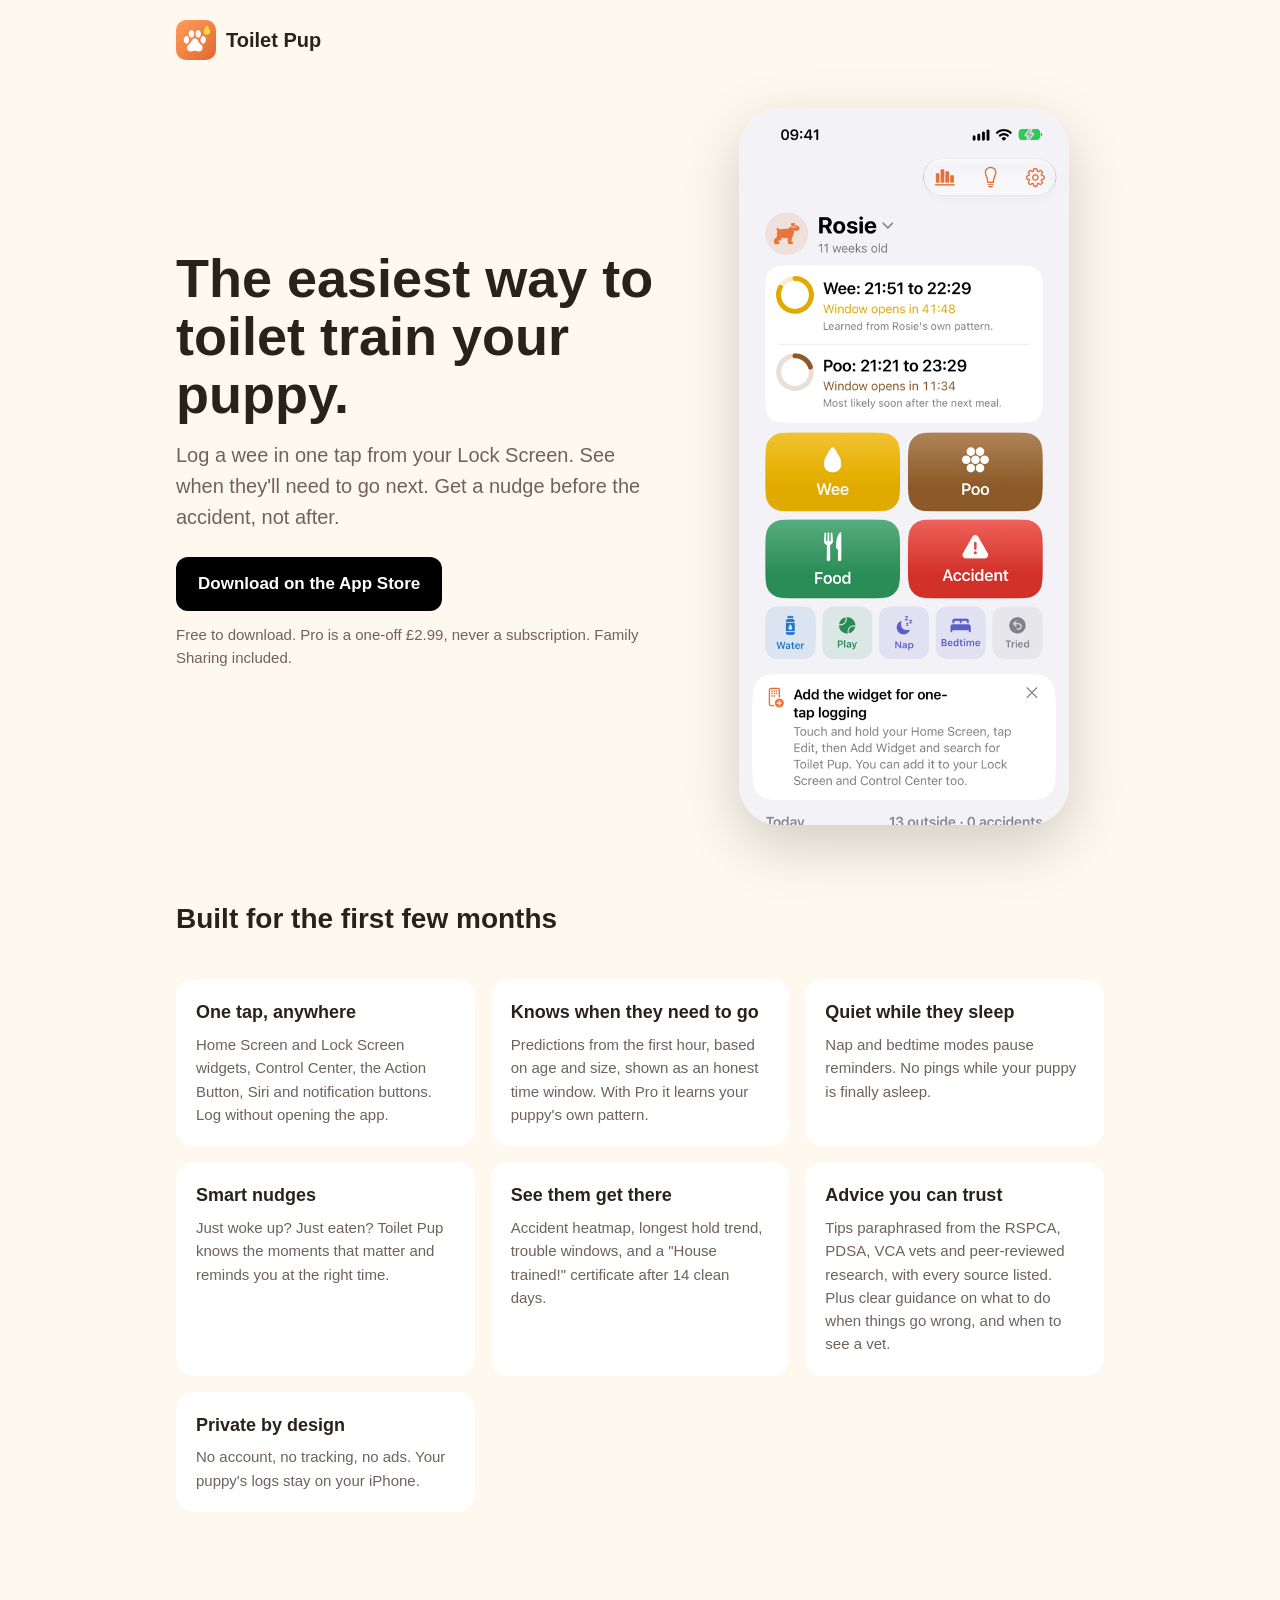
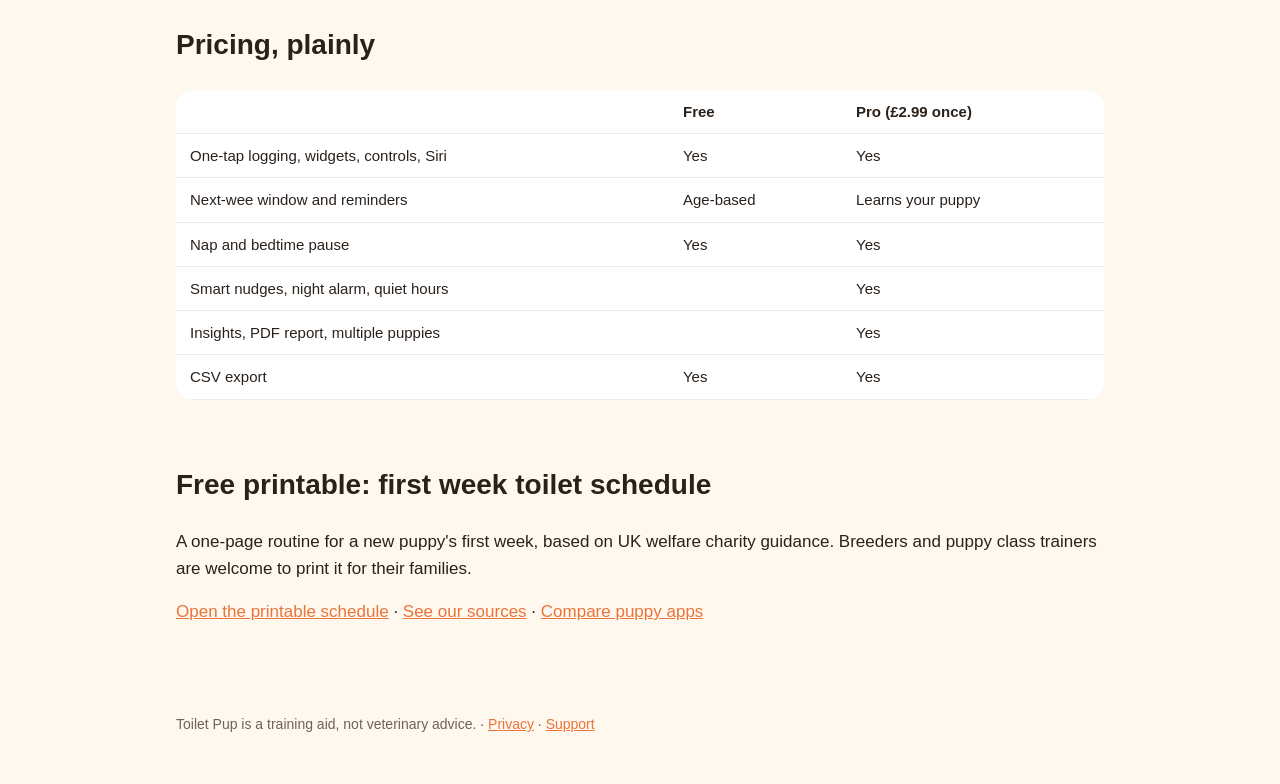
==== index.html @ 08311db6 "Toilet Pup website" ====
<!doctype html>
<html lang="en-GB">
<head>
<meta charset="utf-8">
<meta name="viewport" content="width=device-width, initial-scale=1">
<title>Toilet Pup: puppy toilet training app for iPhone</title>
<meta name="description" content="The easiest way to toilet train your puppy. Log a wee in one tap from your Lock Screen, see when they'll need to go next, and get a nudge at the right time. Free, with a one-off Pro unlock. No subscription.">
<meta property="og:title" content="Toilet Pup: puppy toilet training tracker">
<meta property="og:description" content="Log a wee in one tap. Know when they'll need to go next. No subscription, no account.">
<meta property="og:image" content="https://jackmason1.github.io/toiletpup-site/icon.png">
<meta name="apple-itunes-app" content="app-id=APP_STORE_ID">
<link rel="icon" href="icon.png">
<link rel="stylesheet" href="style.css">
</head>
<body>
<header><img src="icon.png" alt=""><a href="./">Toilet Pup</a></header>
<main>
  <div class="hero">
    <div>
      <h1>The easiest way to toilet train your puppy.</h1>
      <p class="lead">Log a wee in one tap from your Lock Screen. See when they'll need to go next. Get a nudge before the accident, not after.</p>
      <a class="cta" href="https://apps.apple.com/app/idAPP_STORE_ID">Download on the App Store</a>
      <p class="price">Free to download. Pro is a one-off £2.99, never a subscription. Family Sharing included.</p>
    </div>
    <img class="phone" src="screen-home.png" alt="Toilet Pup home screen showing the next wee window and big log buttons">
  </div>

  <section>
    <h2>Built for the first few months</h2>
    <div class="grid">
      <div class="card"><h3>One tap, anywhere</h3><p>Home Screen and Lock Screen widgets, Control Center, the Action Button, Siri and notification buttons. Log without opening the app.</p></div>
      <div class="card"><h3>Knows when they need to go</h3><p>Predictions from the first hour, based on age and size, shown as an honest time window. With Pro it learns your puppy's own pattern.</p></div>
      <div class="card"><h3>Quiet while they sleep</h3><p>Nap and bedtime modes pause reminders. No pings while your puppy is finally asleep.</p></div>
      <div class="card"><h3>Smart nudges</h3><p>Just woke up? Just eaten? Toilet Pup knows the moments that matter and reminds you at the right time.</p></div>
      <div class="card"><h3>See them get there</h3><p>Accident heatmap, longest hold trend, trouble windows, and a "House trained!" certificate after 14 clean days.</p></div>
      <div class="card"><h3>Advice you can trust</h3><p>Tips paraphrased from the RSPCA, PDSA, VCA vets and peer-reviewed research, with every source listed. Plus clear guidance on what to do when things go wrong, and when to see a vet.</p></div>
      <div class="card"><h3>Private by design</h3><p>No account, no tracking, no ads. Your puppy's logs stay on your iPhone.</p></div>
    </div>
  </section>

  <section>
    <h2>Pricing, plainly</h2>
    <table>
      <tr><th></th><th>Free</th><th>Pro (£2.99 once)</th></tr>
      <tr><td>One-tap logging, widgets, controls, Siri</td><td>Yes</td><td>Yes</td></tr>
      <tr><td>Next-wee window and reminders</td><td>Age-based</td><td>Learns your puppy</td></tr>
      <tr><td>Nap and bedtime pause</td><td>Yes</td><td>Yes</td></tr>
      <tr><td>Smart nudges, night alarm, quiet hours</td><td></td><td>Yes</td></tr>
      <tr><td>Insights, PDF report, multiple puppies</td><td></td><td>Yes</td></tr>
      <tr><td>CSV export</td><td>Yes</td><td>Yes</td></tr>
    </table>
  </section>

  <section>
    <h2>Free printable: first week toilet schedule</h2>
    <p>A one-page routine for a new puppy's first week, based on UK welfare charity guidance. Breeders and puppy class trainers are welcome to print it for their families.</p>
    <p><a href="schedule/">Open the printable schedule</a> · <a href="sources/">See our sources</a> · <a href="best-puppy-toilet-training-apps/">Compare puppy apps</a></p>
  </section>
</main>
<footer>
  Toilet Pup is a training aid, not veterinary advice.
  · <a href="privacy/">Privacy</a> · <a href="support/">Support</a>
</footer>
</body>
</html>
---- style.css ----
:root {
  --bg: #fff8ee; --ink: #2b211b; --muted: #6f625a; --accent: #e8743b; --card: #ffffff; --wee: #e0a800;
}
@media (prefers-color-scheme: dark) {
  :root { --bg: #1c1714; --ink: #f6eee6; --muted: #b8aaa0; --accent: #ff9a62; --card: #2a231f; --wee: #ffd23f; }
}
* { box-sizing: border-box; }
body { margin: 0; background: var(--bg); color: var(--ink); font: 17px/1.55 -apple-system, BlinkMacSystemFont, "Segoe UI", Roboto, sans-serif; }
main, header, footer { max-width: 960px; margin: 0 auto; padding: 0 16px; }
header { display: flex; align-items: center; gap: 10px; padding-top: 20px; }
header img { width: 40px; height: 40px; border-radius: 10px; }
header a { color: var(--ink); text-decoration: none; font-weight: 700; font-size: 20px; }
a { color: var(--accent); }
.hero { display: grid; grid-template-columns: 1.1fr 0.9fr; gap: 40px; align-items: center; padding: 48px 0; }
.hero h1 { font-size: clamp(34px, 6vw, 54px); line-height: 1.08; margin: 0 0 16px; }
.hero p.lead { font-size: 20px; color: var(--muted); margin: 0 0 24px; }
.hero img.phone { width: 100%; max-width: 330px; justify-self: center; border-radius: 40px; box-shadow: 0 20px 60px rgba(0,0,0,.18); }
.cta { display: inline-block; background: #000; color: #fff; padding: 14px 22px; border-radius: 12px; text-decoration: none; font-weight: 600; }
.price { margin-top: 12px; color: var(--muted); font-size: 15px; }
.grid { display: grid; grid-template-columns: repeat(auto-fit, minmax(240px, 1fr)); gap: 16px; padding: 16px 0 48px; }
.card { background: var(--card); border-radius: 18px; padding: 20px; }
.card h3 { margin: 0 0 6px; font-size: 18px; }
.card p { margin: 0; color: var(--muted); font-size: 15px; }
table { width: 100%; border-collapse: collapse; background: var(--card); border-radius: 18px; overflow: hidden; font-size: 15px; }
th, td { text-align: left; padding: 10px 14px; border-bottom: 1px solid rgba(127,127,127,.15); }
section { padding-bottom: 40px; }
h2 { font-size: 28px; }
footer { padding: 32px 16px 48px; color: var(--muted); font-size: 14px; }
.prose { max-width: 700px; padding-bottom: 48px; }
@media (max-width: 760px) { .hero { grid-template-columns: 1fr; padding-top: 24px; } }
@media print { header, footer, .noprint { display: none; } body { background: #fff; color: #000; } }
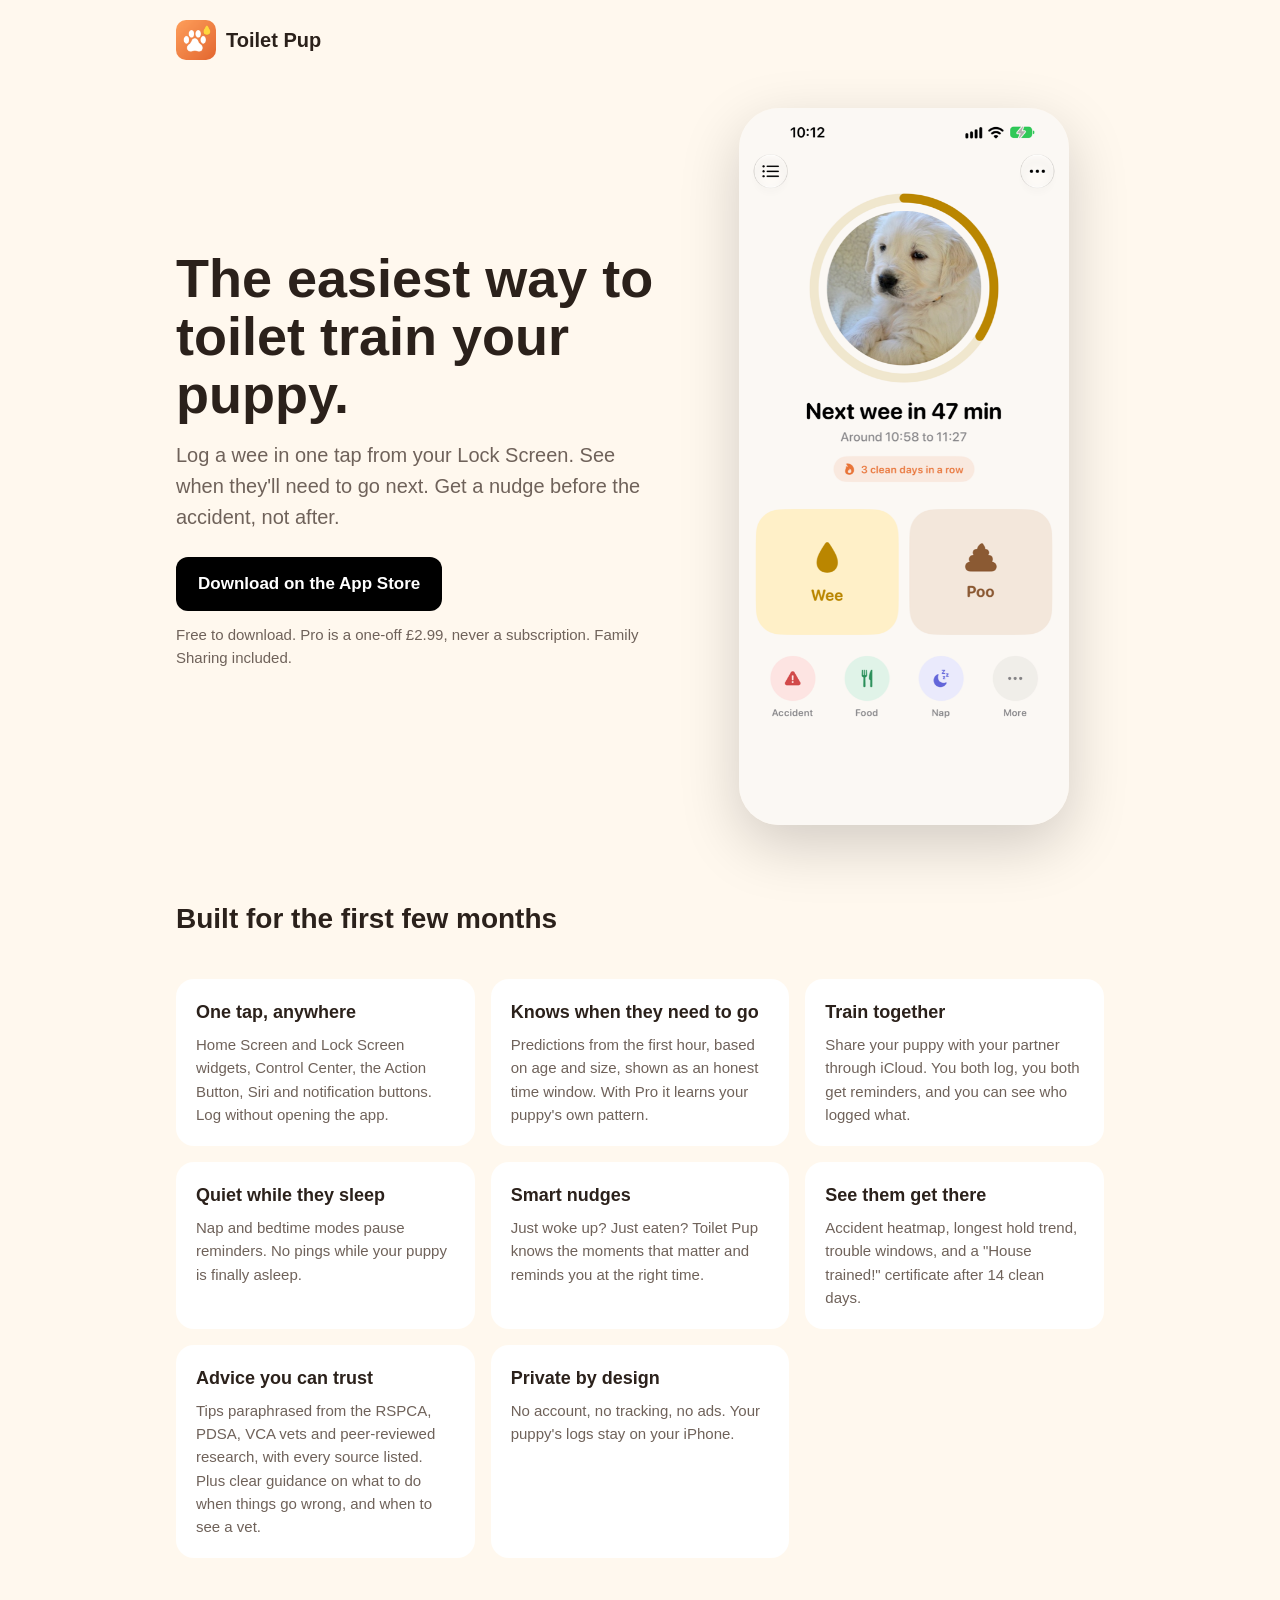
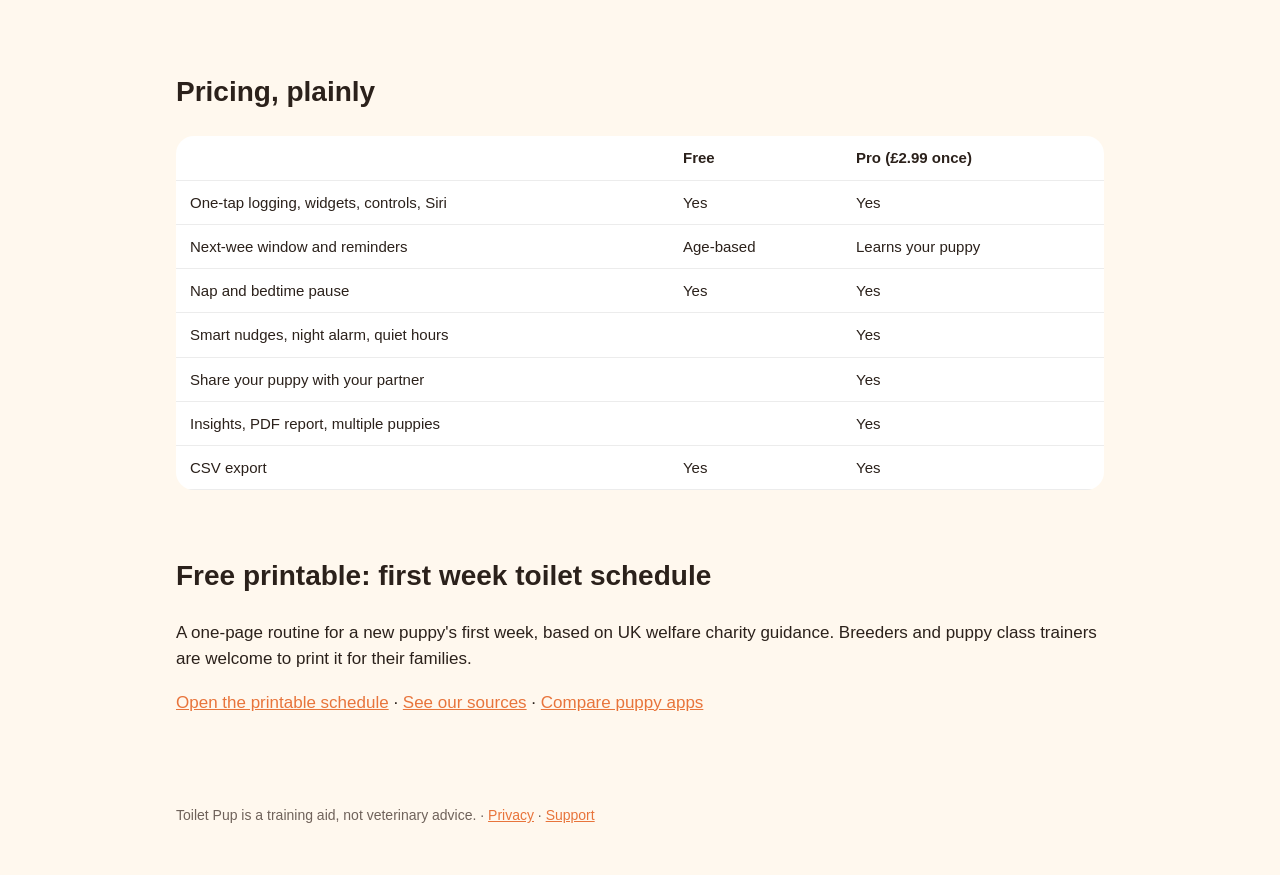
==== commit e4ede95d: "Redesign screenshot, train together" ====
--- a/index.html
+++ b/index.html
@@ -30,6 +30,7 @@
     <div class="grid">
       <div class="card"><h3>One tap, anywhere</h3><p>Home Screen and Lock Screen widgets, Control Center, the Action Button, Siri and notification buttons. Log without opening the app.</p></div>
       <div class="card"><h3>Knows when they need to go</h3><p>Predictions from the first hour, based on age and size, shown as an honest time window. With Pro it learns your puppy's own pattern.</p></div>
+      <div class="card"><h3>Train together</h3><p>Share your puppy with your partner through iCloud. You both log, you both get reminders, and you can see who logged what.</p></div>
       <div class="card"><h3>Quiet while they sleep</h3><p>Nap and bedtime modes pause reminders. No pings while your puppy is finally asleep.</p></div>
       <div class="card"><h3>Smart nudges</h3><p>Just woke up? Just eaten? Toilet Pup knows the moments that matter and reminds you at the right time.</p></div>
       <div class="card"><h3>See them get there</h3><p>Accident heatmap, longest hold trend, trouble windows, and a "House trained!" certificate after 14 clean days.</p></div>
@@ -46,6 +47,7 @@
       <tr><td>Next-wee window and reminders</td><td>Age-based</td><td>Learns your puppy</td></tr>
       <tr><td>Nap and bedtime pause</td><td>Yes</td><td>Yes</td></tr>
       <tr><td>Smart nudges, night alarm, quiet hours</td><td></td><td>Yes</td></tr>
+      <tr><td>Share your puppy with your partner</td><td></td><td>Yes</td></tr>
       <tr><td>Insights, PDF report, multiple puppies</td><td></td><td>Yes</td></tr>
       <tr><td>CSV export</td><td>Yes</td><td>Yes</td></tr>
     </table>
